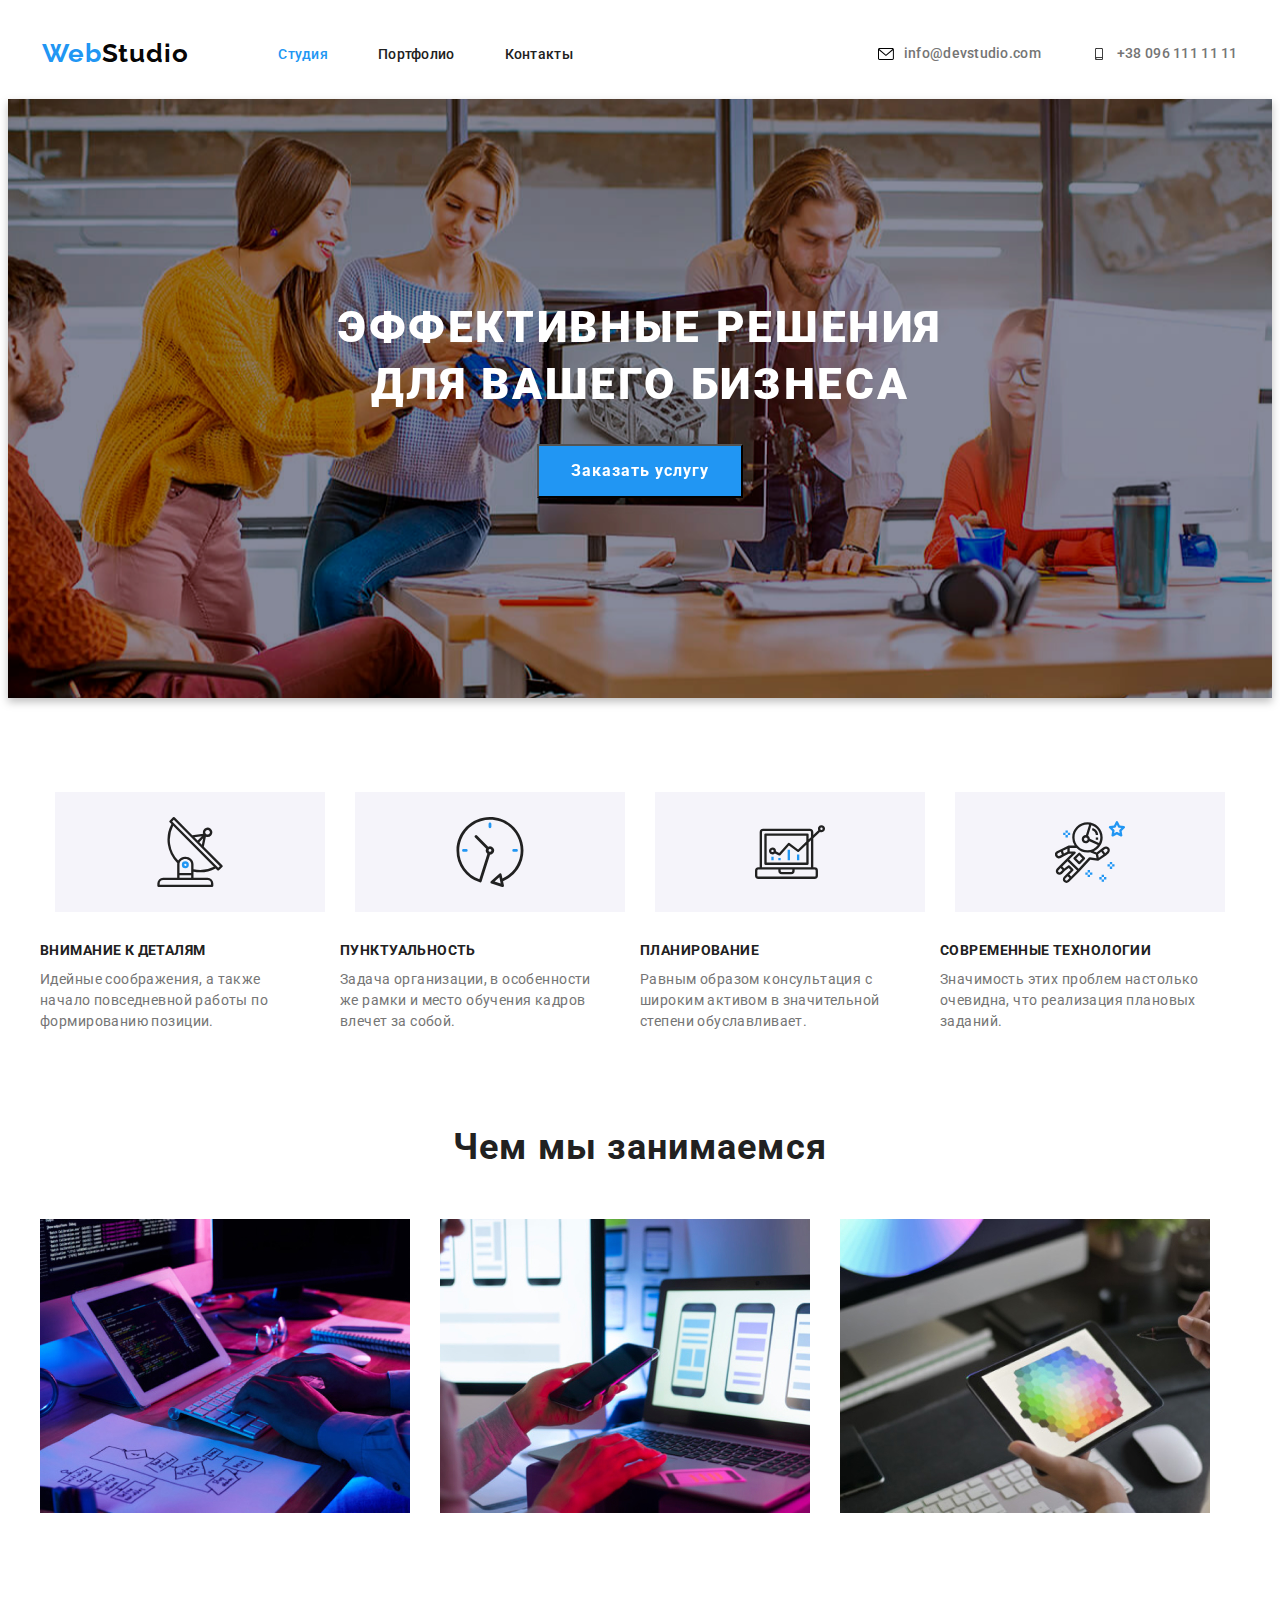
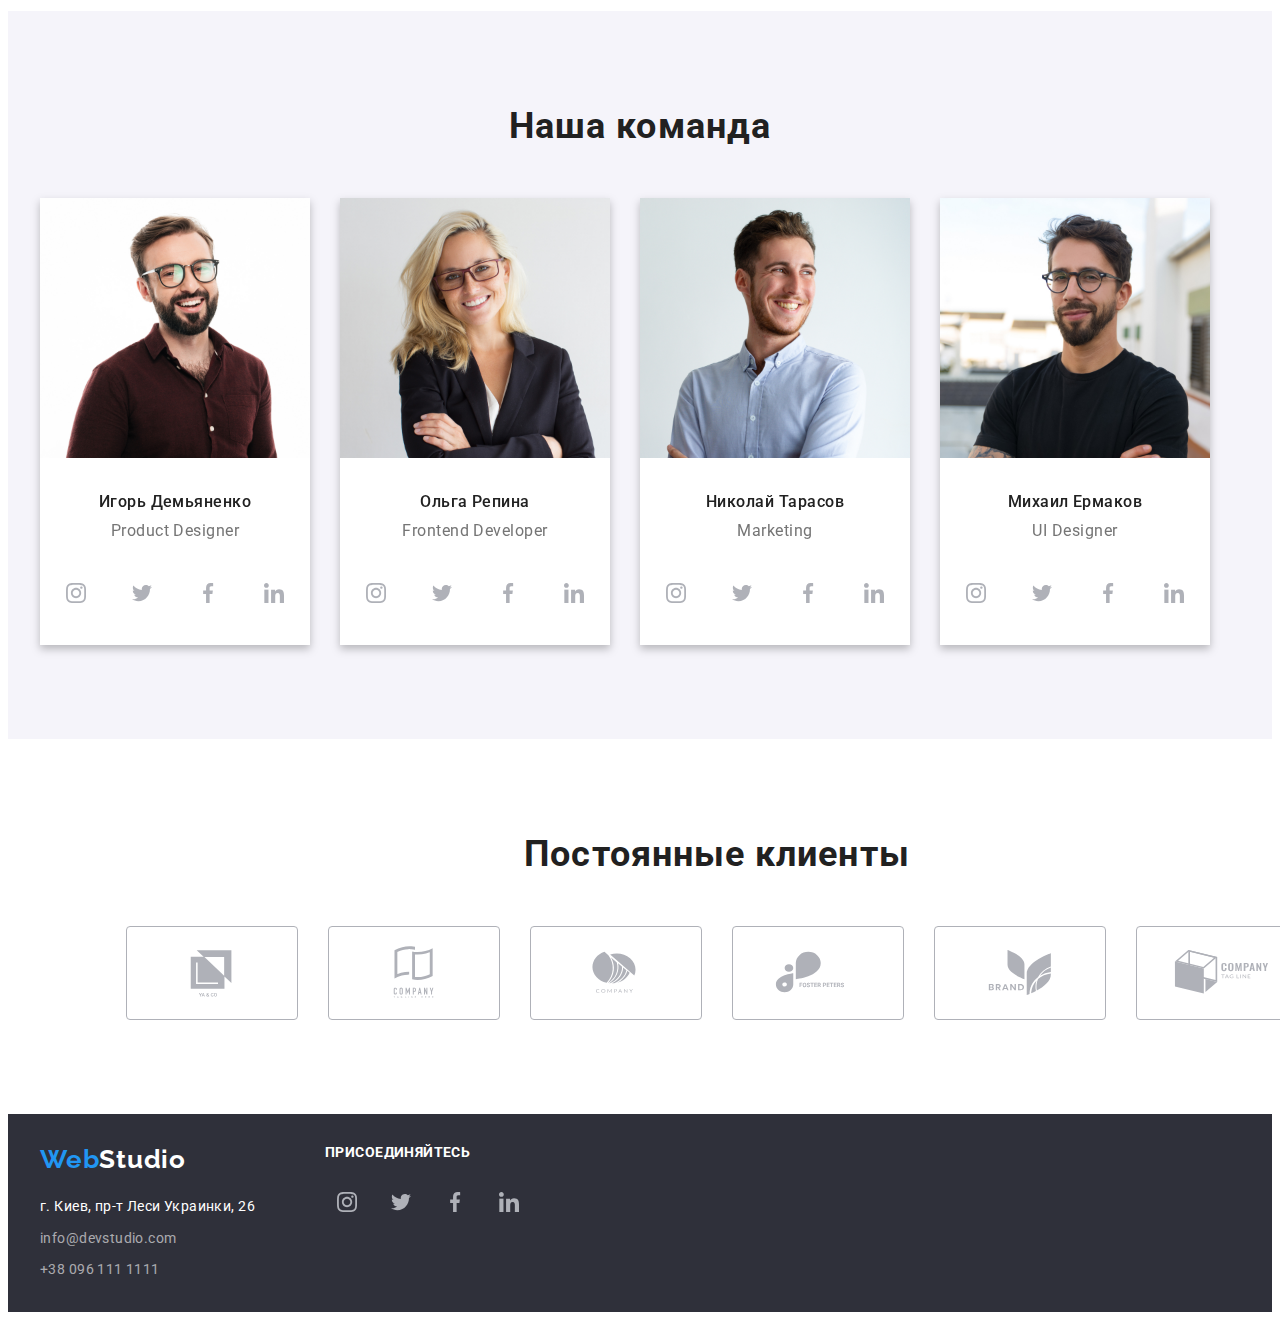
==== index.html @ 07011a93 "r" ====
<!DOCTYPE html>
<html lang="ru">

<head>
    <meta charset="UTF-8">
    <meta http-equiv="X-UA-Compatible" content="IE=edge">
    <meta name="viewport" content="width=device-width, initial-scale=1.0">
    <title>home work 1</title>
    <link rel="preconnect" href="https://fonts.gstatic.com" />
    <link
        href="https://fonts.googleapis.com/css2?family=Raleway:wght@700&family=Roboto:wght@400;500;700;900&display=swap"
        rel="stylesheet" />

    <link rel="stylesheet" href="https://cdnjs.cloudflare.com/ajax/libs/modern-normalize/1.1.0/modern-normalize.min.css"
        integrity="sha512-wpPYUAdjBVSE4KJnH1VR1HeZfpl1ub8YT/NKx4PuQ5NmX2tKuGu6U/JRp5y+Y8XG2tV+wKQpNHVUX03MfMFn9Q=="
        crossorigin="anonymous" referrerpolicy="no-referrer" />
    <link rel="stylesheet" href="./css/styles.css" />
</head>

<body>
    <!--Верхня лінія-->
    <header class="header">
        <div class="container header-container">
            <a class="logo" href="./index.html"> <span class="logo-1">Web</span><span class="logo-2">Studio</span></a>
            <div class="header-nav-container">
                <nav class="header-nav">
                    <ul class="header-list">
                        <li class="header-item header-item1"><a class="header-link-1" href="index.html">Студия</a></li>
                        <li class="header-item header-item2"><a class="header-link-2"
                                href="portfolio.html">Портфолио</a>
                        </li>
                        <li class="header-item header-item3"><a class="header-link-3" href=""> Контакты</a></li>
                    </ul>
                </nav>
                <ul class="header-contacts">

                    <li class="header-contacts-item">

                        <a class="header-e-mail" href="mailto:info@devstudio.com"><svg class="header-icon" width="16"
                                height="12">
                                <use href="./images/icons/icons.svg#envelope-hover"></use>
                            </svg>info@devstudio.com
                        </a>
                    </li>
                    <li class="header-contacts-item">

                        <a class="header-tel" href="tel:+380961111111"><svg class="header-icon" width="16" height="12">
                                <use href="./images/icons/icons.svg#smartphone"></use>
                            </svg>+38 096 111 11 11
                        </a>
                    </li>
                </ul>
            </div>
        </div>
    </header>
    <!--Main-->
    <main>
        <!--Шапка-->
        <section class="hero" id="Студия">
            <div class="container hero-container">
                <h1 class="hero-title">Эффективные решения <br> для вашего бизнеса</h1>
                <button class="hero-btn">Заказать услугу</button>
            </div>
        </section>
        <!--Особливості-->
        <section class="specialty">
            <div class="container specialty-container">
                <h2 hidden class="specialty-title">Особенности</h2>
                <ul class="specialty-icon-list">
                    <li class="specialty-icon-item">
                        <div class="thumb">
                            <svg class="specialty-icon" width="70" height="70">
                                <use href="./images/icons/icons.svg#antenna-1"></use>
                            </svg>
                        </div>
                    </li>
                    <li class="specialty-icon-item">
                        <div class="thumb">
                            <svg class="specialty-icon" width="70" height="70">
                                <use href="./images/icons/icons.svg#clock-1"></use>
                            </svg>
                        </div>
                    </li>
                    <li class="specialty-icon-item">
                        <div class="thumb">
                            <svg class="specialty-icon" width="70" height="70">
                                <use href="./images/icons/icons.svg#diagram-1"></use>
                            </svg>
                        </div>
                    </li>
                    <li class="specialty-icon-item">
                        <div class="thumb">
                            <svg class="specialty-icon" width="70" height="70">
                                <use href="./images/icons/icons.svg#astronaut-1"></use>
                            </svg>
                        </div>
                    </li>
                </ul>
                <ul class="specialty-list">
                    <li class="specialty-item specialty-item-1">
                        <h3 class="specialty-subtitle">Внимание к деталям</h3>
                        <p class="specialty-text specialty-text-1">Идейные соображения, а также <br> начало повседневной
                            работы по <br>
                            формированию позиции.</p>
                    </li>
                    <li class="specialty-item specialty-item-2">
                        <h3 class="specialty-subtitle">Пунктуальность</h3>
                        <p class="specialty-text specialty-text-2">Задача организации, в особенности <br> же рамки и
                            место
                            обучения
                            кадров <br> влечет за собой.</p>
                    </li>
                    <li class="specialty-item specialty-item-3">
                        <h3 class="specialty-subtitle">Планирование</h3>
                        <p class="specialty-text specialty-text-3">Равным образом консультация с <br> широким
                            активом в
                            значительной
                            <br> степени обуславливает.
                        </p>
                    </li>
                    <li class="specialty-item specialty-item-4">
                        <h3 class="specialty-subtitle">Современные технологии</h3>
                        <p class="specialty-text specialty-text-4">Значимость этих проблем настолько <br>
                            очевидна, что
                            реализация
                            плановых <br> заданий.</p>
                    </li>
                </ul>
            </div>
        </section>
        <!--Чем мы занимаемся-->
        <section class="case">
            <div class="container case-container">
                <h2 class="case-title">Чем мы занимаемся</h2>
                <ul class="case-list">
                    <li class="case-item-1"><img class="case-photo-1" src="images/box1.jpg" alt="box1" width="370" />
                    </li>
                    <li class="case-item-2"><img class="case-photo-2" src="images/img.jpg" alt="box2" width="370" />
                    </li>
                    <li class="case-item-3"><img class="case-photo-3" src="images/box3.jpg" alt="box3" width="370" />
                    </li>
                </ul>
            </div>
        </section>
        <!--Наша команда-->
        <section class="team">
            <div class="container team-container">
                <h2 class="team-title">Наша команда</h2>
                <ul class="team-list">
                    <li class="team-item"><img class="team-photo-1" src="images/img(1).jpg" alt="1" width="270" />
                        <div class="team-subtitle-box">
                            <h3 class=" team-subtitle team-subtitle-1">Игорь Демьяненко</h3>

                            <p class="team-specialty team-specialty-1" lang="en">Product Designer</p>
                            <ul class="social-list">
                                <li class="social-item">
                                    <a href="" class="social-link">
                                        <svg class="social-icon" width="20" height="20">
                                            <use href="./images/icons/icons.svg#instagram"></use>
                                        </svg>
                                    </a>
                                </li>
                                <li class="social-item">
                                    <a href="" class="social-link">
                                        <svg class="social-icon" width="20" height="20">
                                            <use href="./images/icons/icons.svg#twitter"></use>
                                        </svg>
                                    </a>
                                </li>
                                <li class="social-item">
                                    <a href="" class="social-link">
                                        <svg class="social-icon" width="20" height="20">
                                            <use href="./images/icons/icons.svg#facebook"></use>
                                        </svg>
                                    </a>
                                </li>
                                <li class="social-item">
                                    <a href="" class="social-link">
                                        <svg class="social-icon" width="20" height="20">
                                            <use href="./images/icons/icons.svg#linkedin"></use>
                                        </svg>
                                    </a>
                                </li>
                            </ul>
                        </div>

                    </li>
                    <li class="team-item"><img class="team-photo-2" src="images/img(2).jpg" alt="2" width="270" />
                        <div class="team-subtitle-box">
                            <h3 class="team-subtitle team-subtitle-2">Ольга Репина</h3>

                            <p class="team-specialty team-specialty-2" lang="en">Frontend Developer</p>
                            <ul class="social-list">
                                <li class="social-item">
                                    <a href="" class="social-link">
                                        <svg class="social-icon" width="20" height="20">
                                            <use href="./images/icons/icons.svg#instagram"></use>
                                        </svg>
                                    </a>
                                </li>
                                <li class="social-item">
                                    <a href="" class="social-link">
                                        <svg class="social-icon" width="20" height="20">
                                            <use href="./images/icons/icons.svg#twitter"></use>
                                        </svg>
                                    </a>
                                </li>
                                <li class="social-item">
                                    <a href="" class="social-link">
                                        <svg class="social-icon" width="20" height="20">
                                            <use href="./images/icons/icons.svg#facebook"></use>
                                        </svg>
                                    </a>
                                </li>
                                <li class="social-item">
                                    <a href="" class="social-link">
                                        <svg class="social-icon" width="20" height="20">
                                            <use href="./images/icons/icons.svg#linkedin"></use>
                                        </svg>
                                    </a>
                                </li>
                            </ul>
                        </div>
                    </li>
                    <li class="team-item"><img class="team-photo-3" src="images/img(3).jpg" alt="3" width="270" />
                        <div class="team-subtitle-box">
                            <h3 class="team-subtitle team-subtitle-3">Николай Тарасов</h3>

                            <p class="team-specialty team-specialty-3" lang="en">Marketing</p>
                            <ul class="social-list">
                                <li class="social-item">
                                    <a href="" class="social-link">
                                        <svg class="social-icon" width="20" height="20">
                                            <use href="./images/icons/icons.svg#instagram"></use>
                                        </svg>
                                    </a>
                                </li>
                                <li class="social-item">
                                    <a href="" class="social-link">
                                        <svg class="social-icon" width="20" height="20">
                                            <use href="./images/icons/icons.svg#twitter"></use>
                                        </svg>
                                    </a>
                                </li>
                                <li class="social-item">
                                    <a href="" class="social-link">
                                        <svg class="social-icon" width="20" height="20">
                                            <use href="./images/icons/icons.svg#facebook"></use>
                                        </svg>
                                    </a>
                                </li>
                                <li class="social-item">
                                    <a href="" class="social-link">
                                        <svg class="social-icon" width="20" height="20">
                                            <use href="./images/icons/icons.svg#linkedin"></use>
                                        </svg>
                                    </a>
                                </li>
                            </ul>
                        </div>
                    </li>
                    <li class="team-item"><img class="team-photo-4" src="images/img(4).jpg" alt="4" width="270" />
                        <div class="team-subtitle-box">
                            <h3 class="team-subtitle team-subtitle-4">Михаил Ермаков</h3>


                            <p class="team-specialty team-specialty-4" lang="en">UI Designer</p>
                            <ul class="social-list">
                                <li class="social-item">
                                    <a href="" class="social-link">
                                        <svg class="social-icon" width="20" height="20">
                                            <use href="./images/icons/icons.svg#instagram"></use>
                                        </svg>
                                    </a>
                                </li>
                                <li class="social-item">
                                    <a href="" class="social-link">
                                        <svg class="social-icon" width="20" height="20">
                                            <use href="./images/icons/icons.svg#twitter"></use>
                                        </svg>
                                    </a>
                                </li>
                                <li class="social-item">
                                    <a href="" class="social-link">
                                        <svg class="social-icon" width="20" height="20">
                                            <use href="./images/icons/icons.svg#facebook"></use>
                                        </svg>
                                    </a>
                                </li>
                                <li class="social-item">
                                    <a href="" class="social-link">
                                        <svg class="social-icon" width="20" height="20">
                                            <use href="./images/icons/icons.svg#linkedin"></use>
                                        </svg>
                                    </a>
                                </li>
                            </ul>
                        </div>
                    </li>
                </ul>
            </div>
        </section>

        <!-- Clients -->
        <section class="clients">
            <div class="container">
                <h2 class="clients-title">Постоянные клиенты</h2>
                <ul class="clients-list">
                    <li class="clients-item">
                        <a class="clients-link" href="" target="_blank" rel="noopener noreferrer"
                            aria-label="instagram">
                            <svg class="clients-icon" width="106" height="60">
                                <use href="./images/icons/icons.svg#logo-1"></use>
                            </svg>
                        </a>
                    </li>
                    <li class="clients-item">
                        <a class="clients-link" href="" target="_blank" rel="noopener noreferrer"
                            aria-label="instagram">
                            <svg class="clients-icon" width="106" height="60">
                                <use href="./images/icons/icons.svg#logo-2"></use>
                            </svg>
                        </a>
                    </li>
                    <li class="clients-item">
                        <a class="clients-link" href="" target="_blank" rel="noopener noreferrer"
                            aria-label="instagram">
                            <svg class="clients-icon" width="106" height="60">
                                <use href="./images/icons/icons.svg#logo-3"></use>
                            </svg>
                        </a>
                    </li>
                    <li class="clients-item">
                        <a class="clients-link" href="" target="_blank" rel="noopener noreferrer"
                            aria-label="instagram">
                            <svg class="clients-icon" width="106" height="60">
                                <use href="./images/icons/icons.svg#logo-4"></use>
                            </svg>
                        </a>
                    </li>
                    <li class="clients-item">
                        <a class="clients-link" href="" target="_blank" rel="noopener noreferrer"
                            aria-label="instagram">
                            <svg class="clients-icon" width="106" height="60">
                                <use href="./images/icons/icons.svg#logo-5"></use>
                            </svg>
                        </a>
                    </li>
                    <li class="clients-item">
                        <a class="clients-link" href="" target="_blank" rel="noopener noreferrer"
                            aria-label="instagram">
                            <svg class="clients-icon" width="106" height="60">
                                <use href="./images/icons/icons.svg#logo-6"></use>
                            </svg>
                        </a>
                    </li>
                </ul>
            </div>
        </section>

    </main>
    <!--Подвал-->
    <footer class="footer">
        <div class="container footer-container">
            <div>
                <a class="footer-logo" href="./index.html"><span class="footer-logo-1">Web</span><span
                        class="footer-logo-2">Studio</span></a>

                <address class="footer-adress">
                    <ul class="footer-list">
                        <li class="footer-item"><a class="footer-link-1 footer-link" target="_blank"
                                rel="noopener noreferrer" href="https://goo.gl/maps/jTzLidg23AgvHUdS9"> г. Киев,
                                пр-т
                                Леси Украинки, 26</a></li>
                        <li class="footer-item"><a class="footer-link-2 footer-link"
                                href="mailto:info@devstudio.com">info@devstudio.com</a>
                        </li>
                        <li class="footer-item"><a class="footer-link-2 footer-link footer-link-3"
                                href="tel:+380961111111">+38
                                096 111 1111</a>
                        </li>
                    </ul>

                </address>
            </div>
            <div class="footer-social-container">
                <h2 class="footer-social-title">присоединяйтесь</h2>
                <ul class="footer-social-list">
                    <li class="footer-social-item">
                        <a href="" class="footer-social-link">
                            <svg class="footer-social-icon" width="20" height="20">
                                <use href="./images/icons/icons.svg#instagram"></use>
                            </svg>
                        </a>
                    </li>
                    <li class="footer-social-item">
                        <a href="" class="footer-social-link">
                            <svg class="footer-social-icon" width="20" height="20">
                                <use href="./images/icons/icons.svg#twitter"></use>
                            </svg>
                        </a>
                    </li>
                    <li class="footer-social-item">
                        <a href="" class="footer-social-link">
                            <svg class="footer-social-icon" width="20" height="20">
                                <use href="./images/icons/icons.svg#facebook"></use>
                            </svg>
                        </a>
                    </li>
                    <li class="footer-social-item">
                        <a href="" class="footer-social-link">
                            <svg class="footer-social-icon" width="20" height="20">
                                <use href="./images/icons/icons.svg#linkedin"></use>
                            </svg>
                        </a>
                    </li>
                </ul>
            </div>
        </div>
    </footer>
</body>

</html>
---- css/styles.css ----
body {
  background-color: rgbargba(245, 244, 250, 1);
  color: rgba(117, 117, 117, 1);
  font-family: "Roboto", "sans-serif";
}

.container {
  width: 1200px;
  padding: 0px 15px 0px 15px;
  margin-left: auto;
  margin-right: auto;
}
/* Header */
.header {
  padding-top: 30px;
  padding-bottom: 30px;
}
.header-container {
  display: flex;
  align-items: center;
  justify-content: center;
}
/* Logo */
.logo {
  font-family: "Raleway";
  font-weight: 700;
  font-size: 26px;
  line-height: 1.2;
  letter-spacing: 0.03em;
  text-decoration: none;
}

.logo-2 {
  color: rgba(0, 0, 0, 0.986);
}
.logo-1 {
  color: rgba(33, 150, 243, 1);
}
.header-nav-container {
  display: flex;
  align-items: center;
  justify-content: center;
  margin-left: 90px;
  gap: 305px;
}
.header-list,
.header-contacts {
  list-style: none;
  display: flex;
}
.header-nav {
}
.header-list {
  gap: 50px;
  padding: 0;
  margin: 0;
}

.header-link-1,
.header-link-2,
.header-link-3 {
  font-weight: 500;
  font-size: 14px;
  line-height: 1.2;
  letter-spacing: 0.02em;
  text-decoration: none;
}
.header-link-1 {
  color: rgba(33, 150, 243, 1);
}
.header-link-2,
.header-link-3 {
  color: rgba(33, 33, 33, 1);
}
.header-link-2:hover,
.header-link-2:focus,
.header-link-3:hover,
.header-link-3:focus {
  color: rgba(33, 150, 243, 1);
}

.header-contacts {
  gap: 50px;
  padding: 0;
  margin: 0px 0px 0px 0px;
}
.header-contacts-item {
  display: flex;
  align-items: center;
  justify-content: center;
  gap: 10px;
}
.header-tel,
.header-e-mail {
  font-weight: 500;
  font-size: 14px;
  line-height: 1.2;
  letter-spacing: 0.02em;
  text-decoration: none;
}
.header-e-mail {
  color: rgba(117, 117, 117, 1);
  display: flex;
  align-items: center;
  justify-content: center;
  gap: 10px;
}
.header-e-mail:hover {
  color: rgba(33, 150, 243, 1);
}
.header-tel {
  color: rgba(117, 117, 117, 1);
  display: flex;
  align-items: center;
  justify-content: center;
  gap: 10px;
}
.header-tel:hover {
  color: rgb(33, 150, 243);
}

/* Hero */
.hero {
  color: rgba(255, 255, 255, 1);
  /* background-color: rgba(47, 48, 58, 1); */
  background-image: url(/images/bagroung-img-hero.png);
  filter: drop-shadow(0px 4px 4px rgba(0, 0, 0, 0.25));
  background-repeat: no-repeat;
  background-position: center;
  padding-top: 200px;
  padding-bottom: 200px;
}

.hero-title {
  font-weight: 900;
  font-size: 44px;
  line-height: 1.3;
  text-align: center;
  letter-spacing: 0.06em;
  text-transform: uppercase;
  margin: 0;
  padding: 0;
}

.hero-btn {
  color: #ffffff;
  background-color: rgba(33, 150, 243, 1);
  cursor: pointer;
  font-weight: 700;
  font-size: 16px;
  line-height: 1.9;
  font-family: inherit;
  letter-spacing: 0.06em;
  display: block;
  margin: 30px auto 0px auto;
  padding: 10px 32px 10px 32px;
}

/* specialty */
.specialty {
  padding-top: 94px;
  padding-bottom: 94px;
}

.specialty-icon-list {
  list-style: none;
  display: flex;
  align-items: center;
  justify-content: center;
  padding: 0;
  margin: 0px 0px 30px 0px;
  gap: 30px;
}

.thumb {
  display: flex;
  align-items: center;
  justify-content: center;
  width: 270px;
  height: 120px;
  background-color: #f5f4fa;
}

.specialty-list {
  list-style: none;
  display: flex;
  gap: 30px;
  padding: 0;
  margin: 0;
}

.specialty-item {
  margin: 0;
  width: 270px;
}
.specialty-subtitle {
  color: rgba(33, 33, 33, 1);
  font-weight: 700;
  font-size: 14px;
  line-height: 1.2;
  letter-spacing: 0.03em;
  text-transform: uppercase;
  margin: 0px 0px 10px 0px;
}
.specialty-text {
  color: rgba(117, 117, 117, 1);
  line-height: 1.5;
  letter-spacing: 0.03em;
  font-size: 14px;
  margin: 0;
}

/* Case */
.case {
  padding-bottom: 94px;
}
.case-list {
  display: flex;
  gap: 30px;
  padding: 0;
}
.case-title {
  color: rgba(33, 33, 33, 1);
  font-weight: 700;
  font-size: 36px;
  line-height: 1.2;
  text-align: center;
  letter-spacing: 0.03em;
  margin: 0px 0px 50px 0px;
  padding: 0;
}
.case-list {
  list-style: none;
  padding: 0;
  margin: 0;
}

/* Team */
.team {
  background-color: rgba(245, 244, 250, 1);
  padding-top: 94px;
  padding-bottom: 94px;
}
.team-container {
}
.team-title,
.clients-title {
  font-weight: 700;
  font-size: 36px;
  line-height: 1.2;
  text-align: center;
  letter-spacing: 0.03em;
  color: rgba(33, 33, 33, 1);
  padding: 0;
  margin: 0px 0px 50px 0px;
}

.team-list {
  display: flex;
  gap: 30px;
  padding: 0;
  margin: 0;
}
.team-item {
  background-color: rgba(255, 255, 255, 1);
  list-style: none;
  width: 270px;
  padding: 0;
  margin: 0;
  filter: drop-shadow(0px 4px 4px rgba(0, 0, 0, 0.25));
}

.team-subtitle {
  color: rgba(33, 33, 33, 1);
  font-weight: 500;
  font-size: 16px;
  line-height: 1.2;
  letter-spacing: 0.03em;
  text-align: center;
  padding: 0;
  margin: 0px 0px 10px 0px;
}
.team-subtitle-box {
  padding-top: 30px;
  padding-bottom: 30px;
}

.team-specialty {
  color: rgba(117, 117, 117, 1);
  /* font-weight: 400;
  font-size: 16px; */
  line-height: 1.2;
  letter-spacing: 0.03em;
  text-align: center;
  padding: 0;
  margin: 0px 0px 30px 0px;
}
.social-list {
  list-style: none;
  display: flex;
  align-items: center;
  justify-content: center;
  gap: 22px;
  padding: 0;
  margin: 0;
}
.social-item {
}
.social-link {
  display: flex;
  width: 44px;
  height: 44px;
  border-radius: 50%;
  justify-content: center;
  align-items: center;
}
.social-link:hover {
  background-color: rgba(33, 150, 243, 1);
}
.social-link:hover .social-icon {
  --color1: rgba(255, 255, 255, 1);
}
.social-link:focus {
  background-color: rgba(33, 150, 243, 1);
}
.social-link:focus .social-icon {
  --color1: rgba(255, 255, 255, 1);
}
/* Clients */

.clients {
  padding: 94px 94px;
}
.clients-list {
  list-style: none;
  display: flex;
  align-items: center;
  justify-content: center;
  gap: 30px;
  padding: 0;
  margin: 0;
}
.clients-item {
  border: 1px solid #afb1b8;
  border-radius: 4px;
}
.clients-link {
  display: flex;
  justify-content: center;
  align-items: center;
  width: 170px;
  height: 92px;
}
.clients-link:hover .clients-icon {
  --color2: rgba(33, 150, 243, 1);
  --color3: rgba(33, 150, 243, 1);
}
.clients-link:focus .clients-icon {
  --color2: rgba(33, 150, 243, 1);
  --color3: rgba(33, 150, 243, 1);
}

/* Footer */
.footer {
  background-color: rgba(47, 48, 58, 1);
  padding-top: 30px;
  padding-bottom: 30px;
}
.footer-container {
  display: flex;
}
.footer-logo {
  font-family: "Raleway";
  font-style: normal;
  font-weight: 700;
  font-size: 26px;
  line-height: 1.2;
  letter-spacing: 0.03em;
  text-decoration: none;
}

.footer-logo-1 {
  color: rgba(33, 150, 243, 1);
}
.footer-logo-2 {
  color: rgba(255, 255, 255, 1);
}
.footer-adress {
  font-style: normal;
  margin-top: 20px;
}
.footer-list {
  list-style: none;
  padding: 0;
  display: flex;
  flex-direction: column;
  gap: 8px;
  margin: 0;
}
.footer-link-1 {
  color: rgba(255, 255, 255, 1);
  font-weight: 400;
  font-size: 14px;
  line-height: 1.7;
  letter-spacing: 0.03em;
  text-decoration: none;
}
.footer-link-2 {
  color: rgba(255, 255, 255, 0.6);
  font-weight: 400;
  font-size: 14px;
  line-height: 1.7;
  letter-spacing: 0.03em;
  text-decoration: none;
}

.footer-link:hover,
.footer-link:focus,
.footer-link-1:hover,
.footer-link-1:focus {
  color: rgba(33, 150, 243, 1);
}
.footer-social-container {
  margin-left: 70px;
}
.footer-social-title {
  color: rgba(255, 255, 255, 1);
  font-weight: 700;
  font-size: 14px;
  line-height: 1.2;
  letter-spacing: 0.03em;
  text-transform: uppercase;
  margin: 0px 0px 20px 0px;
}
.footer-social-list {
  list-style: none;
  display: flex;
  justify-content: center;
  align-items: center;
  padding: 0;
  margin: 0;
  gap: 10px;
}
.footer-social-link {
  display: flex;
  width: 44px;
  height: 44px;
  border-radius: 50%;
  justify-content: center;
  align-items: center;
}
.footer-social-link:hover {
  background-color: rgba(33, 150, 243, 1);
}
.footer-social-link:hover .footer-social-icon {
  --color1: rgba(255, 255, 255, 1);
}
.footer-social-link:focus {
  background-color: rgba(33, 150, 243, 1);
}
.footer-social-link:focus .footer-social-icon {
  --color1: rgba(255, 255, 255, 1);
}
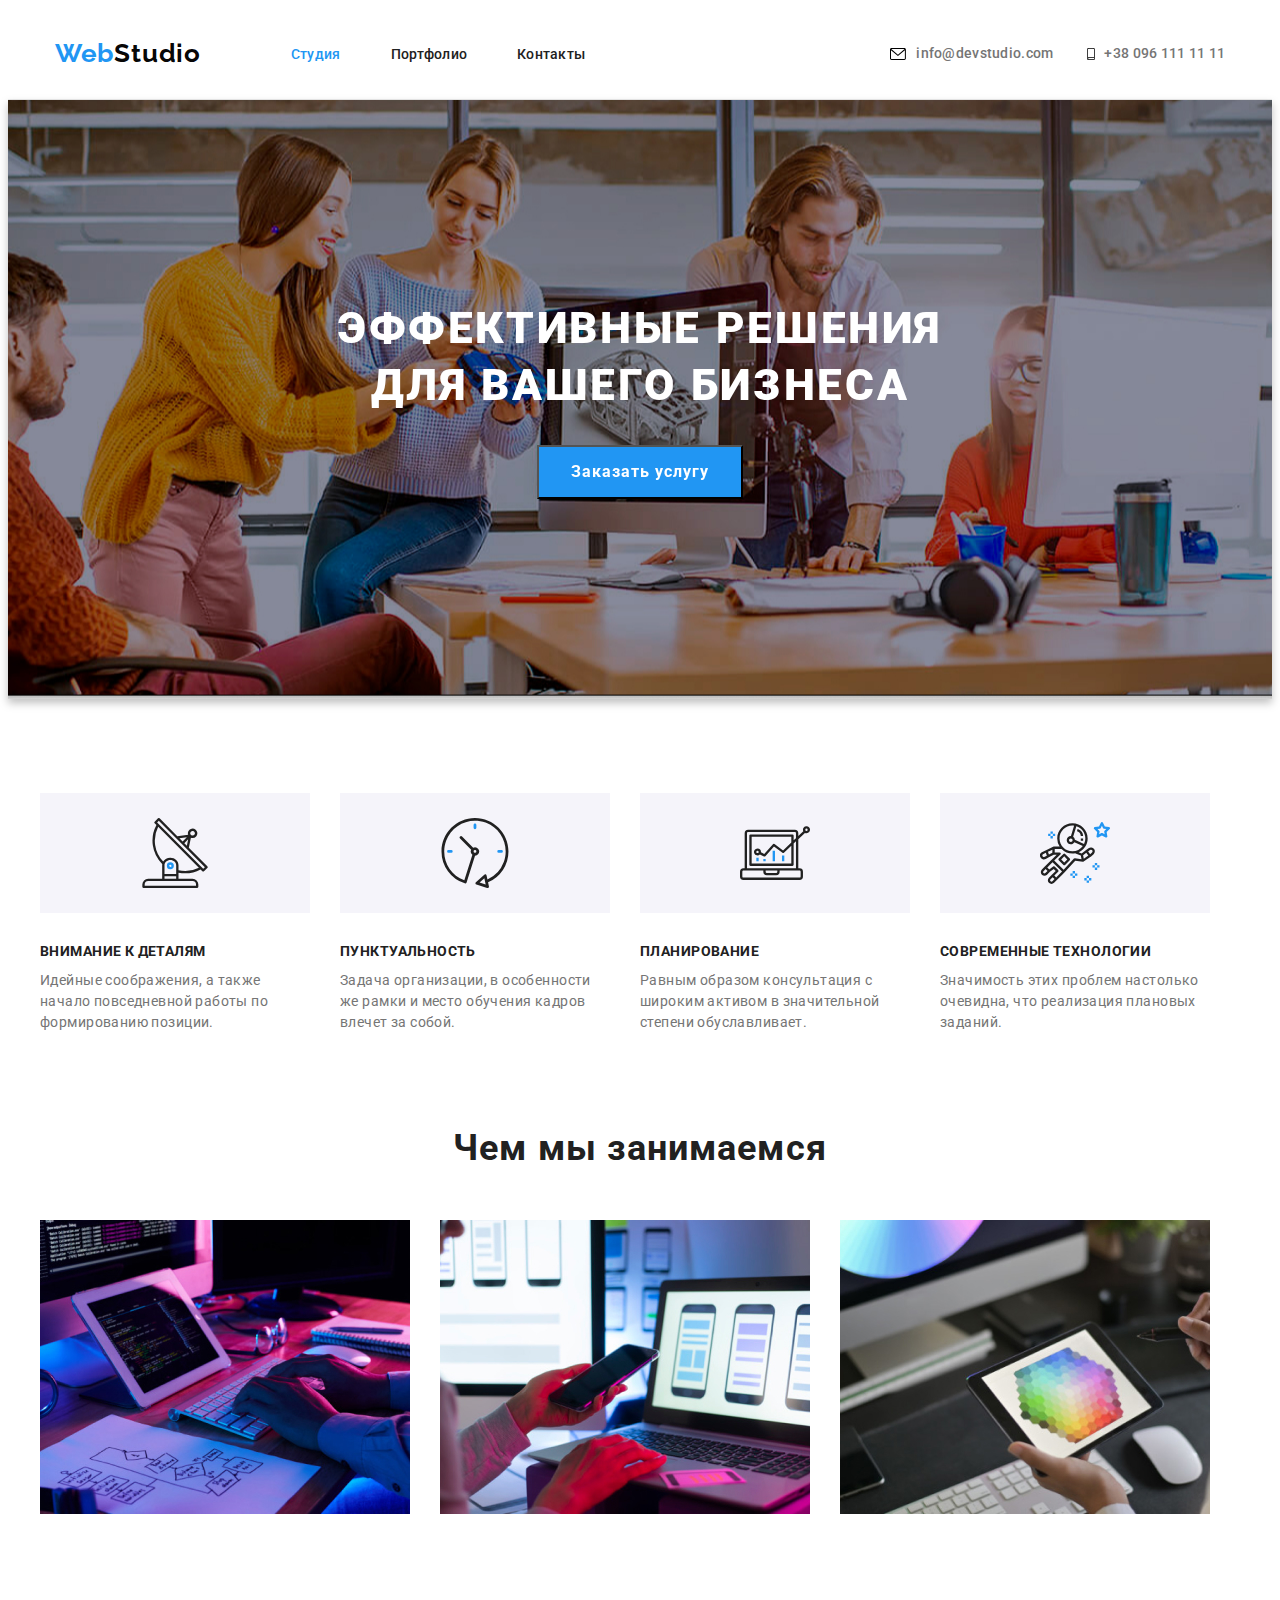
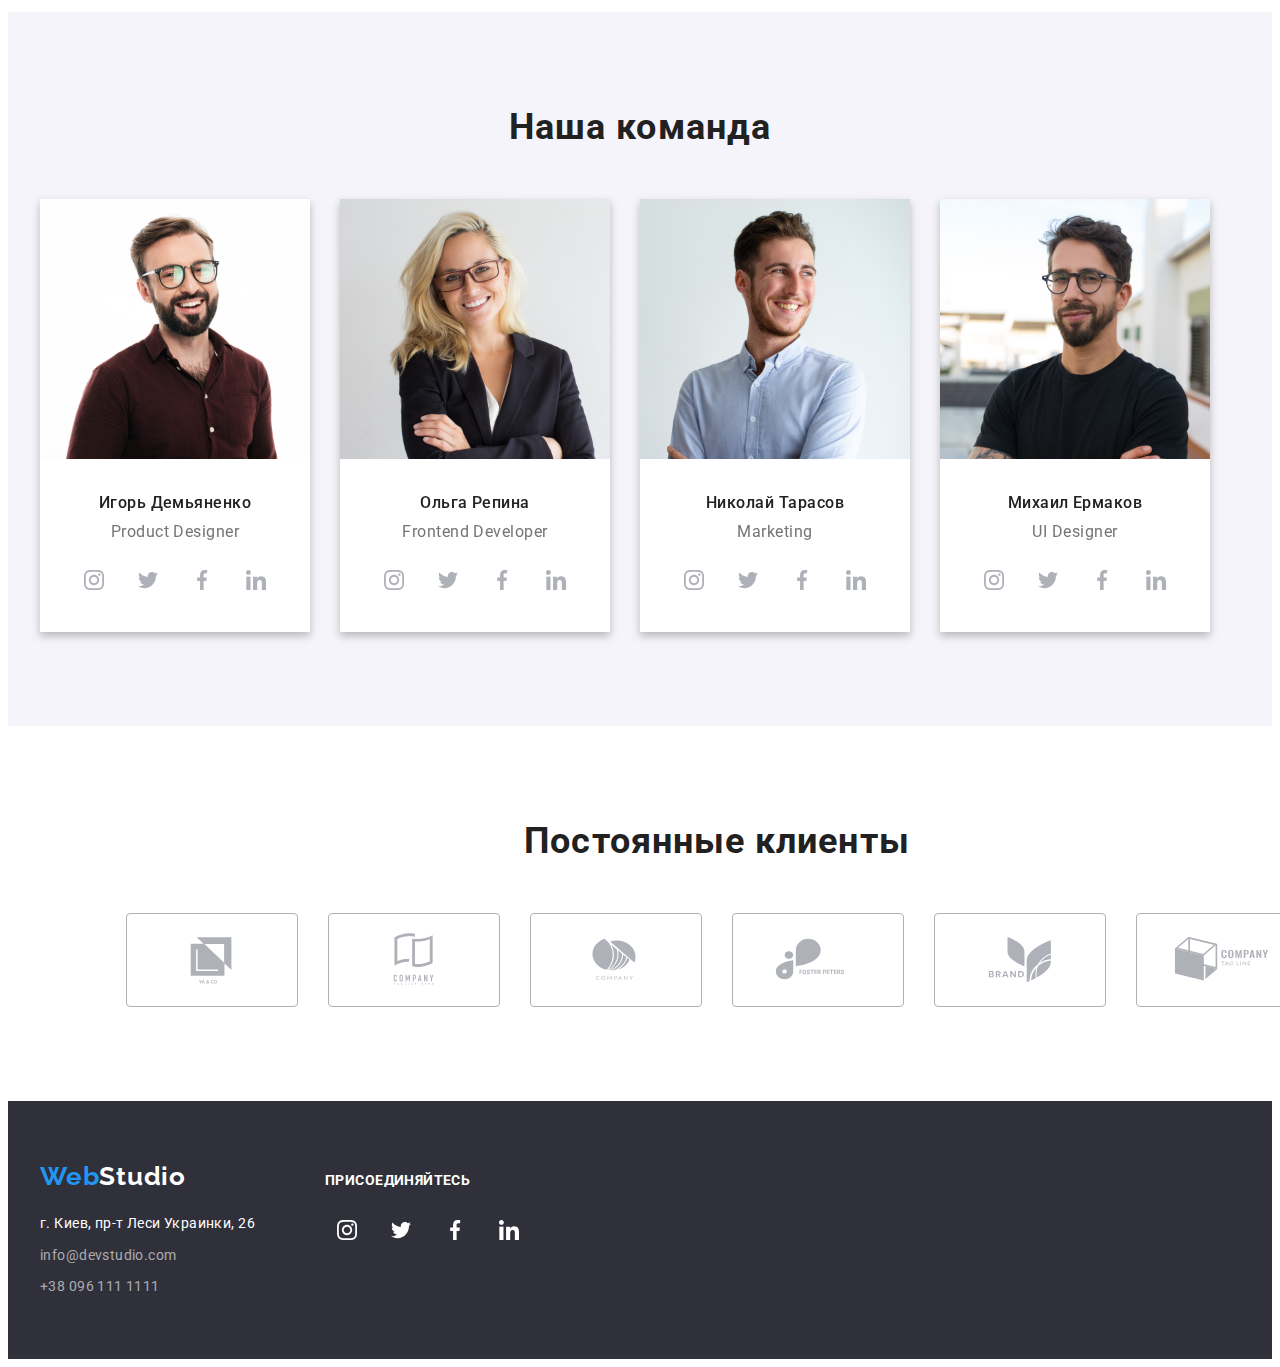
==== commit d11d09eb: "ddf" ====
--- a/index.html
+++ b/index.html
@@ -66,44 +66,24 @@
         <section class="specialty">
             <div class="container specialty-container">
                 <h2 hidden class="specialty-title">Особенности</h2>
-                <ul class="specialty-icon-list">
-                    <li class="specialty-icon-item">
+                <ul class="specialty-list">
+                    <li class="specialty-item specialty-item-1">
                         <div class="thumb">
                             <svg class="specialty-icon" width="70" height="70">
                                 <use href="./images/icons/icons.svg#antenna-1"></use>
                             </svg>
                         </div>
-                    </li>
-                    <li class="specialty-icon-item">
-                        <div class="thumb">
-                            <svg class="specialty-icon" width="70" height="70">
-                                <use href="./images/icons/icons.svg#clock-1"></use>
-                            </svg>
-                        </div>
-                    </li>
-                    <li class="specialty-icon-item">
-                        <div class="thumb">
-                            <svg class="specialty-icon" width="70" height="70">
-                                <use href="./images/icons/icons.svg#diagram-1"></use>
-                            </svg>
-                        </div>
-                    </li>
-                    <li class="specialty-icon-item">
-                        <div class="thumb">
-                            <svg class="specialty-icon" width="70" height="70">
-                                <use href="./images/icons/icons.svg#astronaut-1"></use>
-                            </svg>
-                        </div>
-                    </li>
-                </ul>
-                <ul class="specialty-list">
-                    <li class="specialty-item specialty-item-1">
                         <h3 class="specialty-subtitle">Внимание к деталям</h3>
                         <p class="specialty-text specialty-text-1">Идейные соображения, а также <br> начало повседневной
                             работы по <br>
                             формированию позиции.</p>
                     </li>
                     <li class="specialty-item specialty-item-2">
+                        <div class="thumb">
+                            <svg class="specialty-icon" width="70" height="70">
+                                <use href="./images/icons/icons.svg#clock-1"></use>
+                            </svg>
+                        </div>
                         <h3 class="specialty-subtitle">Пунктуальность</h3>
                         <p class="specialty-text specialty-text-2">Задача организации, в особенности <br> же рамки и
                             место
@@ -111,6 +91,11 @@
                             кадров <br> влечет за собой.</p>
                     </li>
                     <li class="specialty-item specialty-item-3">
+                        <div class="thumb">
+                            <svg class="specialty-icon" width="70" height="70">
+                                <use href="./images/icons/icons.svg#diagram-1"></use>
+                            </svg>
+                        </div>
                         <h3 class="specialty-subtitle">Планирование</h3>
                         <p class="specialty-text specialty-text-3">Равным образом консультация с <br> широким
                             активом в
@@ -119,6 +104,11 @@
                         </p>
                     </li>
                     <li class="specialty-item specialty-item-4">
+                        <div class="thumb">
+                            <svg class="specialty-icon" width="70" height="70">
+                                <use href="./images/icons/icons.svg#astronaut-1"></use>
+                            </svg>
+                        </div>
                         <h3 class="specialty-subtitle">Современные технологии</h3>
                         <p class="specialty-text specialty-text-4">Значимость этих проблем настолько <br>
                             очевидна, что
--- a/css/styles.css
+++ b/css/styles.css
@@ -14,6 +14,7 @@
 .header {
   padding-top: 30px;
   padding-bottom: 30px;
+  border-bottom: 1px solid rgba(236, 236, 236, 1);
 }
 .header-container {
   display: flex;
@@ -80,15 +81,15 @@
 }
 
 .header-contacts {
-  gap: 50px;
-  padding: 0;
-  margin: 0px 0px 0px 0px;
-}
+  padding: 0;
+  margin: 0;
+  gap: 30px;
+}
+
 .header-contacts-item {
   display: flex;
   align-items: center;
   justify-content: center;
-  gap: 10px;
 }
 .header-tel,
 .header-e-mail {
@@ -108,22 +109,39 @@
 .header-e-mail:hover {
   color: rgba(33, 150, 243, 1);
 }
+.header-e-mail:hover .header-icon {
+  fill: rgb(33, 150, 243);
+}
+.header-e-mail:focus {
+  color: rgba(33, 150, 243, 1);
+}
+.header-e-mail:focus .header-icon {
+  fill: rgb(33, 150, 243);
+}
 .header-tel {
   color: rgba(117, 117, 117, 1);
   display: flex;
   align-items: center;
   justify-content: center;
-  gap: 10px;
+  gap: 5px;
 }
 .header-tel:hover {
   color: rgb(33, 150, 243);
 }
-
+.header-tel:hover .header-icon {
+  fill: rgb(33, 150, 243);
+}
+.header-tel:focus {
+  color: rgb(33, 150, 243);
+}
+.header-tel:focus .header-icon {
+  fill: rgb(33, 150, 243);
+}
 /* Hero */
 .hero {
   color: rgba(255, 255, 255, 1);
   /* background-color: rgba(47, 48, 58, 1); */
-  background-image: url(/images/bagroung-img-hero.png);
+  background-image: url(../images/hero-img.jpg);
   filter: drop-shadow(0px 4px 4px rgba(0, 0, 0, 0.25));
   background-repeat: no-repeat;
   background-position: center;
@@ -162,23 +180,14 @@
   padding-bottom: 94px;
 }
 
-.specialty-icon-list {
-  list-style: none;
-  display: flex;
-  align-items: center;
-  justify-content: center;
-  padding: 0;
-  margin: 0px 0px 30px 0px;
-  gap: 30px;
-}
-
 .thumb {
   display: flex;
   align-items: center;
   justify-content: center;
-  width: 270px;
+
   height: 120px;
   background-color: #f5f4fa;
+  margin-bottom: 30px;
 }
 
 .specialty-list {
@@ -293,14 +302,14 @@
   letter-spacing: 0.03em;
   text-align: center;
   padding: 0;
-  margin: 0px 0px 30px 0px;
+  margin: 0px 0px 16px 0px;
 }
 .social-list {
   list-style: none;
   display: flex;
   align-items: center;
   justify-content: center;
-  gap: 22px;
+  gap: 10px;
   padding: 0;
   margin: 0;
 }
@@ -316,12 +325,15 @@
 }
 .social-link:hover {
   background-color: rgba(33, 150, 243, 1);
-}
+  border: 1px solid rgba(33, 150, 243, 1);
+}
+
 .social-link:hover .social-icon {
   --color1: rgba(255, 255, 255, 1);
 }
 .social-link:focus {
   background-color: rgba(33, 150, 243, 1);
+  border: 1px solid rgba(33, 150, 243, 1);
 }
 .social-link:focus .social-icon {
   --color1: rgba(255, 255, 255, 1);
@@ -344,6 +356,12 @@
   border: 1px solid #afb1b8;
   border-radius: 4px;
 }
+.clients-item:hover {
+  border: 1px solid rgba(33, 150, 243, 1);
+}
+.clients-item:focus {
+  border: 1px solid rgba(33, 150, 243, 1);
+}
 .clients-link {
   display: flex;
   justify-content: center;
@@ -363,11 +381,12 @@
 /* Footer */
 .footer {
   background-color: rgba(47, 48, 58, 1);
-  padding-top: 30px;
-  padding-bottom: 30px;
+  padding-top: 60px;
+  padding-bottom: 60px;
 }
 .footer-container {
   display: flex;
+  align-items: baseline;
 }
 .footer-logo {
   font-family: "Raleway";
@@ -452,12 +471,11 @@
 .footer-social-link:hover {
   background-color: rgba(33, 150, 243, 1);
 }
-.footer-social-link:hover .footer-social-icon {
-  --color1: rgba(255, 255, 255, 1);
-}
+
 .footer-social-link:focus {
   background-color: rgba(33, 150, 243, 1);
 }
-.footer-social-link:focus .footer-social-icon {
+
+.footer-social-icon {
   --color1: rgba(255, 255, 255, 1);
 }
